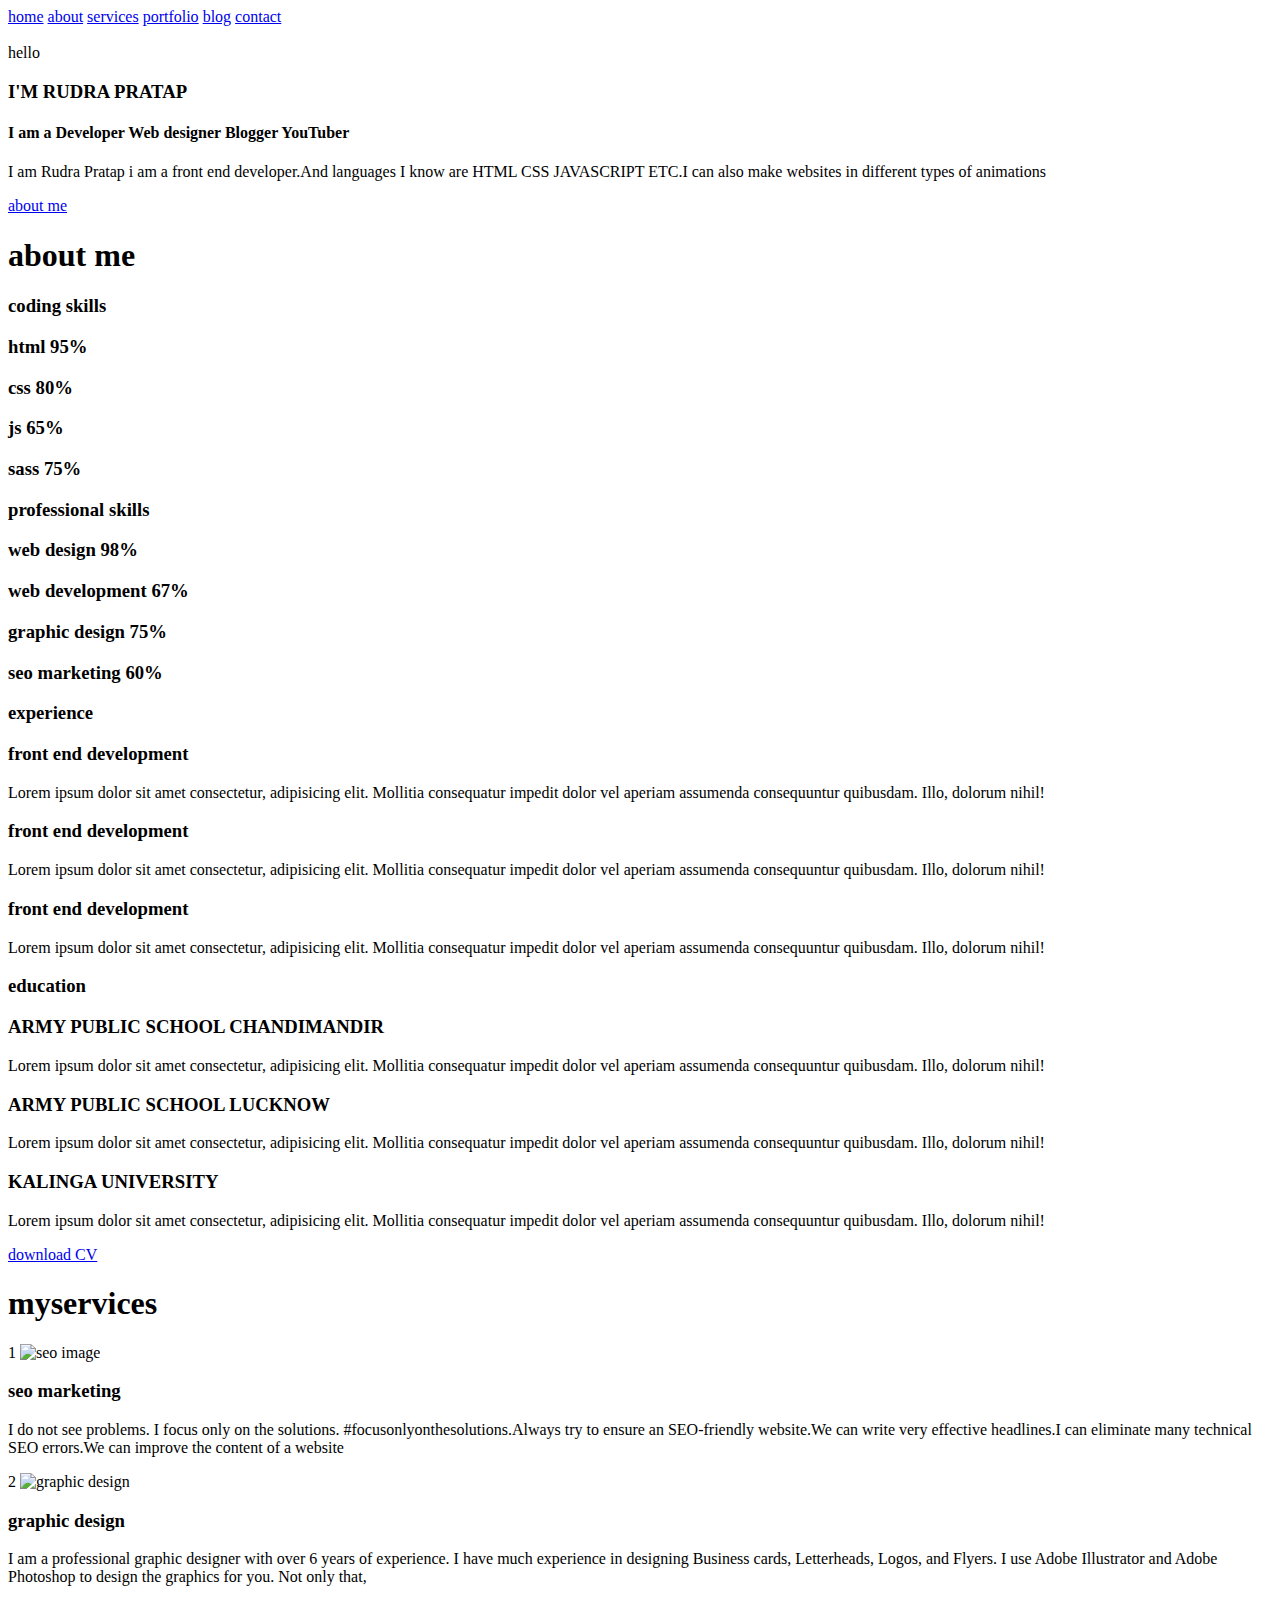
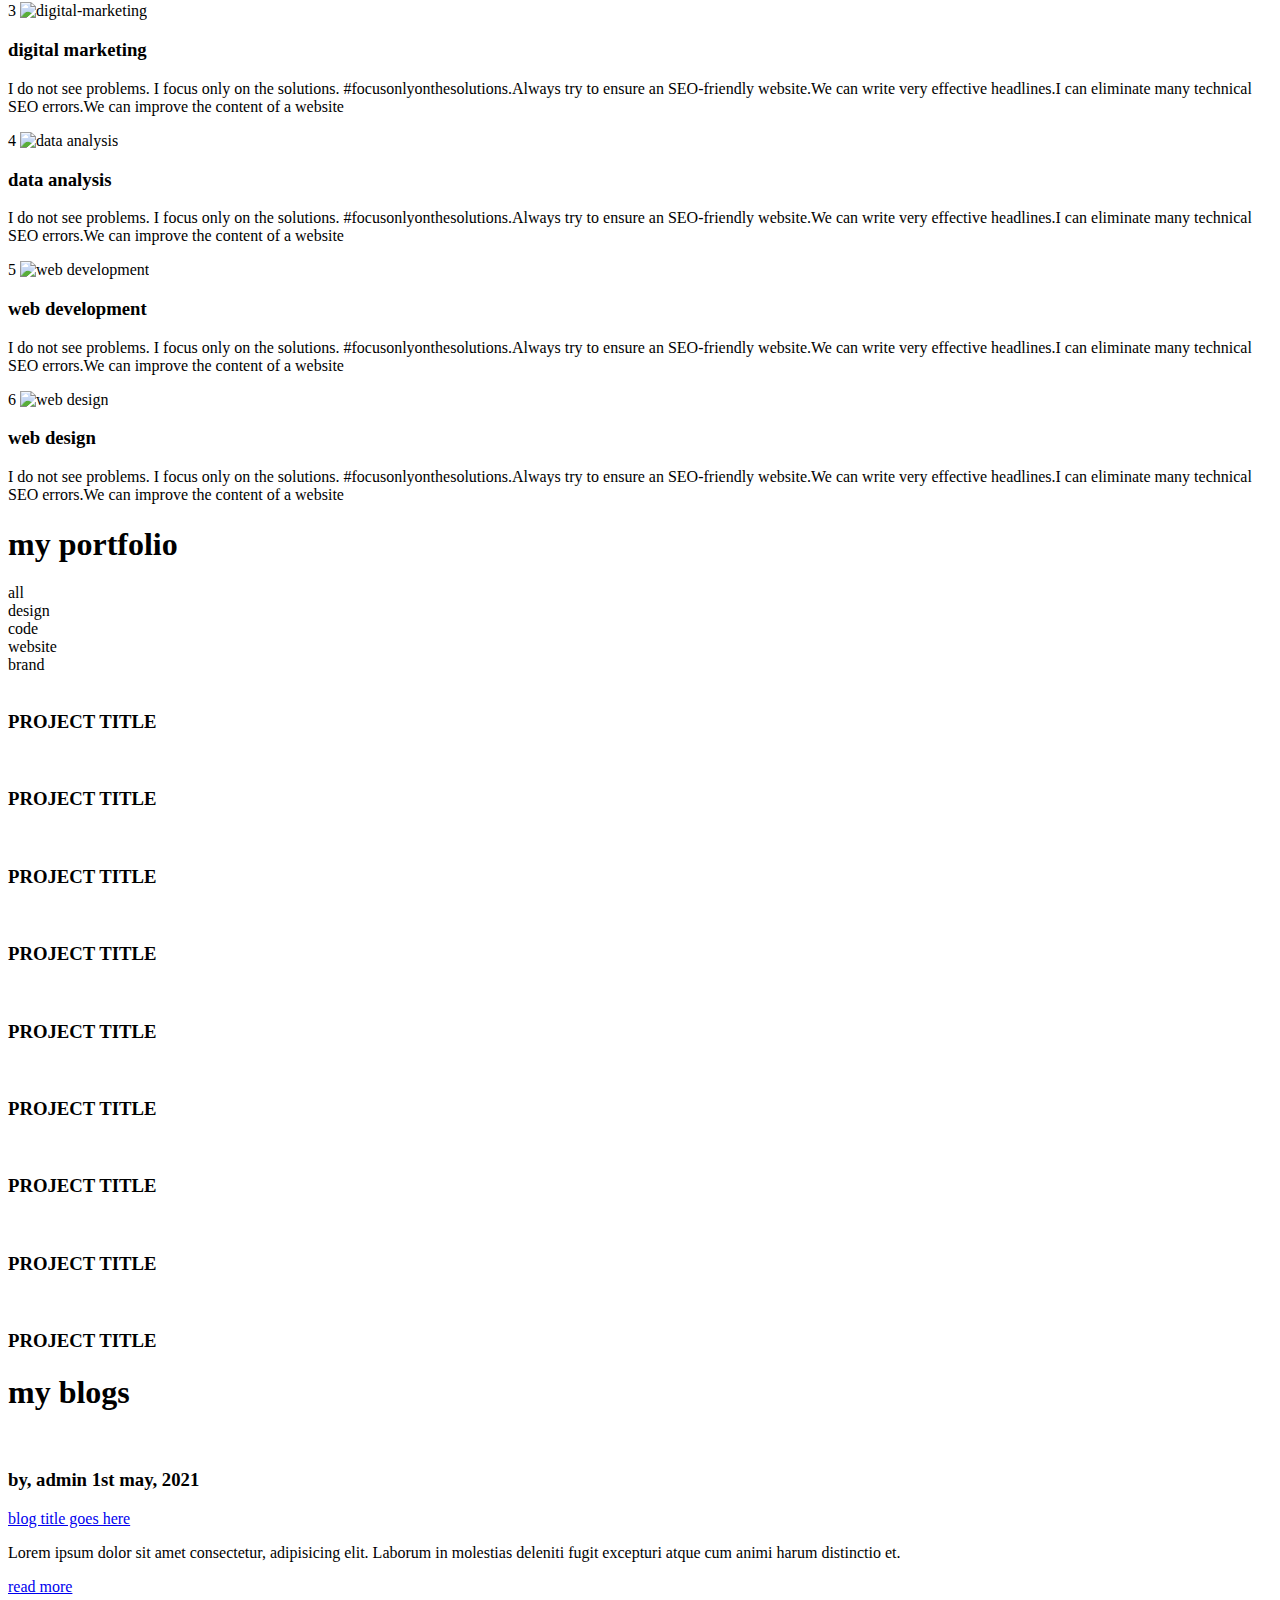
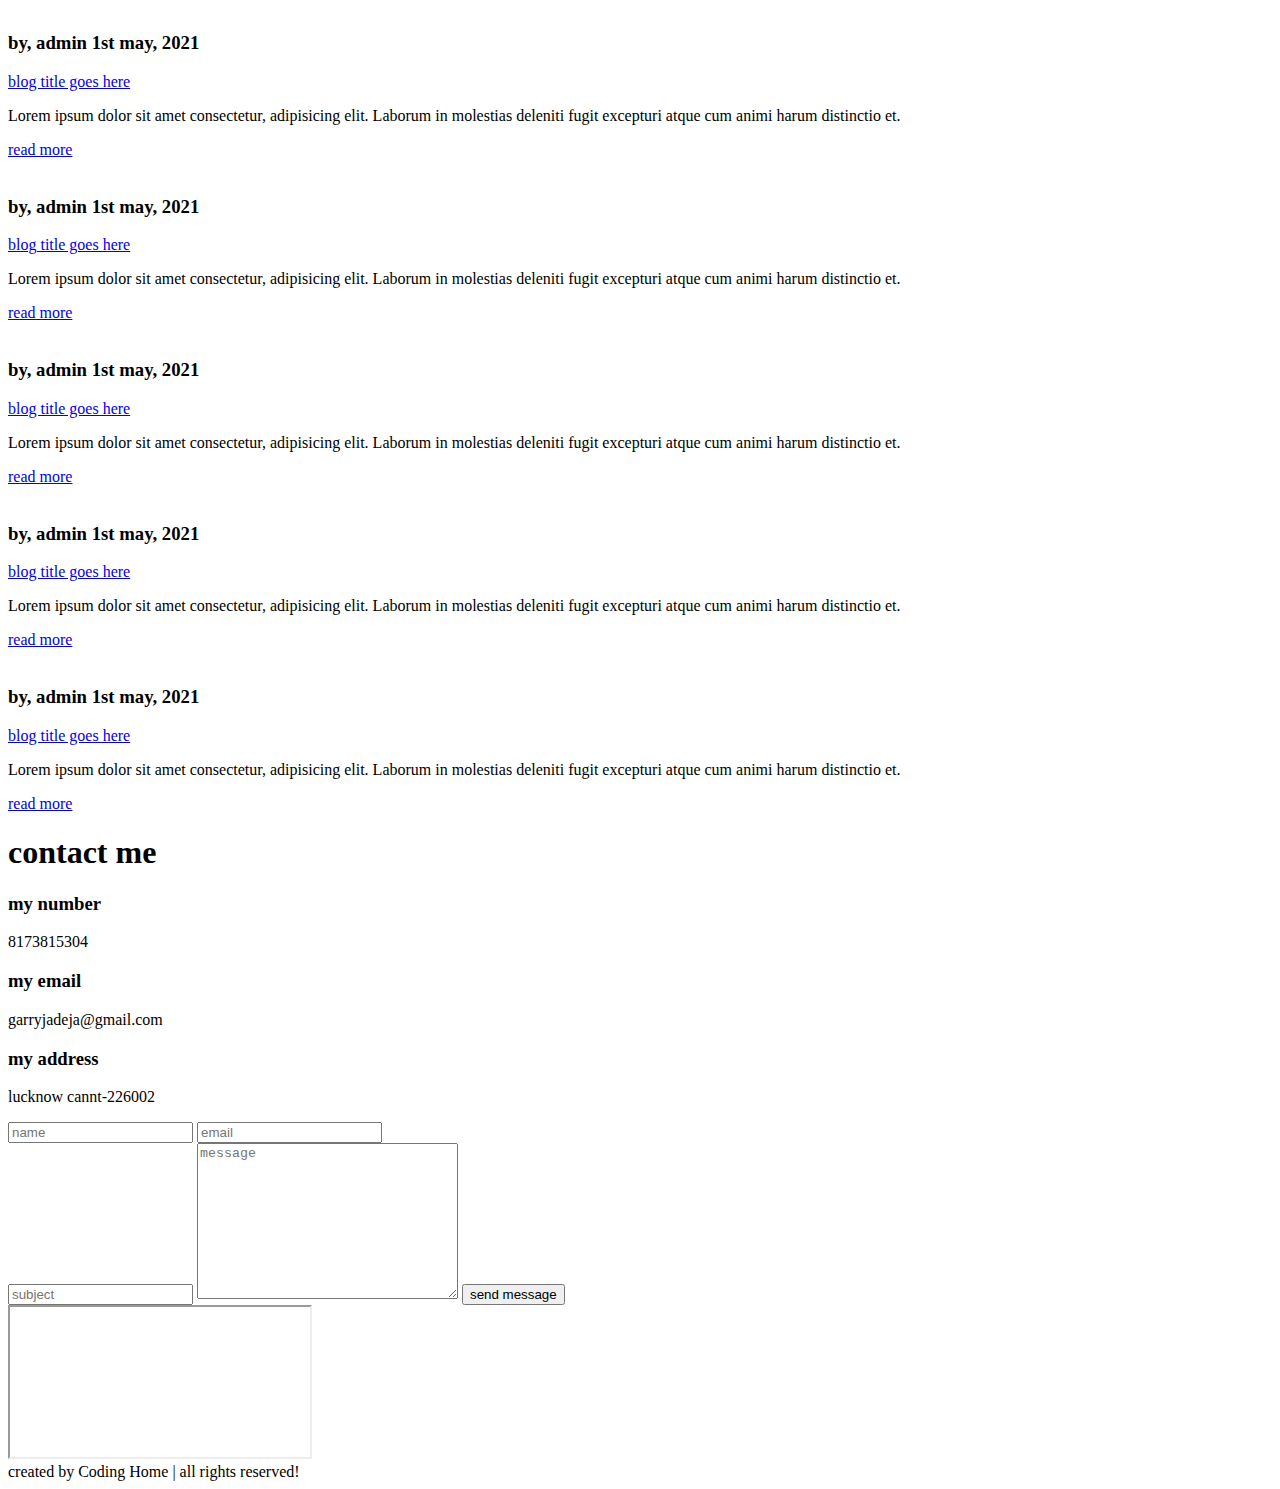
==== index.html @ e9309f3d "Create index.html" ====
<!DOCTYPE html>
<html lang="en">
<head>
    <meta charset="UTF-8">
    <meta http-equiv="X-UA-Compatible" content="IE=edge">
    <meta name="viewport" content="width=device-width, initial-scale=1.0">
    <title>Document</title>
    <!---font awsome cdn-->
    <link rel="stylesheet" href="https://cdnjs.cloudflare.com/ajax/libs/font-awesome/6.4.0/css/all.min.css" integrity="sha512-iecdLmaskl7CVkqkXNQ/ZH/XLlvWZOJyj7Yy7tcenmpD1ypASozpmT/E0iPtmFIB46ZmdtAc9eNBvH0H/ZpiBw==" crossorigin="anonymous" referrerpolicy="no-referrer" />
    <!----css stylesheet-->
    <link rel="stylesheet" href="rudraport.css">
</head>
<body>
    <!-- header section starts  -->

<header>

    <div id="menu" class="fas fa-bars"></div>

    <nav class="navbar">
        <a href="#home">home</a>
        <a href="#about">about</a>
        <a href="#services">services</a>
        <a href="#portfolio">portfolio</a>
        <a href="#blog">blog</a>
        <a href="#contact">contact</a>
    </nav>
    <div id="theme-toggler" class="fas fa-moon"></div>

</header>


<!-- home section starts  -->

<section class="home" id="home">

    <div class="image">
        <img src="profile.jpg" alt=""  width="400px">
    </div>

    <div class="content">
        <span class="hello">hello</span>
        <h3> I'M <span>RUDRA PRATAP</span> </h3>

        <h4>I am a <span class="type">
            <span>
                <span>Developer</span>
                <span>Web designer</span>
                <span>Blogger</span>
                <span>YouTuber</span>
            </span>
        </span></h4>
        
<p>I am Rudra Pratap i am a front end developer.And  languages  I know are HTML CSS JAVASCRIPT ETC.I can also make websites in different types of animations  </p>        
<a href="#about" class="btn">about me</a>
    </div>

</section>



<section class="about" id="about">

    <h1 class="heading"> about <span>me</span> </h1>

    <div class="row">

        <div class="box">
            <h3 class="title">coding skills</h3>
            <div class="progress">
                <h3> html <span>95%</span> </h3>
                <div class="bar"><span></span></div>
            </div>
            <div class="progress">
                <h3> css <span>80%</span> </h3>
                <div class="bar"><span></span></div>
            </div>
            <div class="progress">
                <h3> js <span>65%</span> </h3>
                <div class="bar"><span></span></div>
            </div>
            <div class="progress">
                <h3> sass <span>75%</span> </h3>
                <div class="bar"><span></span></div>
            </div>
        </div>

        <div class="box">
            <h3 class="title">professional skills</h3>
            <div class="progress">
                <h3> web design <span>98%</span> </h3>
                <div class="bar"><span></span></div>
            </div>
            <div class="progress">
                <h3> web development <span>67%</span> </h3>
                <div class="bar"><span></span></div>
            </div>
            <div class="progress">
                <h3> graphic design <span>75%</span> </h3>
                <div class="bar"><span></span></div>
            </div>
            <div class="progress">
                <h3> seo marketing <span>60%</span> </h3>
                <div class="bar"><span></span></div>
            </div>
        </div>

        <div class="box">
            <h3 class="title">experience</h3>
            <div class="exp-box">
                <h3>front end development</h3>
                <p>Lorem ipsum dolor sit amet consectetur, adipisicing elit. Mollitia consequatur impedit dolor vel aperiam assumenda consequuntur quibusdam. Illo, dolorum nihil!</p>
            </div>
            <div class="exp-box">
                <h3>front end development</h3>
                <p>Lorem ipsum dolor sit amet consectetur, adipisicing elit. Mollitia consequatur impedit dolor vel aperiam assumenda consequuntur quibusdam. Illo, dolorum nihil!</p>
            </div>
            <div class="exp-box">
                <h3>front end development</h3>
                <p>Lorem ipsum dolor sit amet consectetur, adipisicing elit. Mollitia consequatur impedit dolor vel aperiam assumenda consequuntur quibusdam. Illo, dolorum nihil!</p>
            </div>
        </div>

        <div class="box">
            <h3 class="title">education</h3>
            <div class="exp-box">
                <h3>ARMY PUBLIC SCHOOL CHANDIMANDIR</h3>
                <p>Lorem ipsum dolor sit amet consectetur, adipisicing elit. Mollitia consequatur impedit dolor vel aperiam assumenda consequuntur quibusdam. Illo, dolorum nihil!</p>
            </div>
            <div class="exp-box">
                <h3>ARMY PUBLIC SCHOOL LUCKNOW</h3>
                <p>Lorem ipsum dolor sit amet consectetur, adipisicing elit. Mollitia consequatur impedit dolor vel aperiam assumenda consequuntur quibusdam. Illo, dolorum nihil!</p>
            </div>
            <div class="exp-box">
                <h3>KALINGA UNIVERSITY</h3>
                <p>Lorem ipsum dolor sit amet consectetur, adipisicing elit. Mollitia consequatur impedit dolor vel aperiam assumenda consequuntur quibusdam. Illo, dolorum nihil!</p>
            </div>
        </div>

    </div>

    <div class="download">
        <a href="#" class="btn"> download CV </a>
    </div>

</section>

<!----------service section starts-->
<section class="services" id="services">
    <h1 class="heading"><span>my</span>services</h1>
    <div class="box-container">
        <div class="box">
            <span class="number">1</span>
            <img src="images/s1.png" alt="seo image">
            <h3>seo marketing</h3>
            <p>I do not see problems.  I focus only on the solutions. #focusonlyonthesolutions.Always try to ensure an SEO-friendly website.We can write very effective headlines.I can eliminate many technical SEO errors.We can improve the content of a website</p>
        </div>
        <div class="box">
            <span class="number">2</span>
            <img src="images/s2.png" alt="graphic design">
            <h3>graphic design</h3>
            <p>I am a professional graphic designer with over 6 years of experience. I have much experience in designing Business cards, Letterheads, Logos, and Flyers. I use Adobe Illustrator and Adobe Photoshop to design the graphics for you. Not only that,</p> 
        </div>
        <div class="box">
            <span class="number">3</span>
            <img src="images/s3.png" alt="digital-marketing">
            <h3>digital marketing</h3>
            <p>I do not see problems.  I focus only on the solutions. #focusonlyonthesolutions.Always try to ensure an SEO-friendly website.We can write very effective headlines.I can eliminate many technical SEO errors.We can improve the content of a website</p>

           
        </div>
        <div class="box">
            <span class="number">4</span>
            <img src="images/s4.png" alt="data analysis">
            <h3>data analysis</h3>
            <p>I do not see problems.  I focus only on the solutions. #focusonlyonthesolutions.Always try to ensure an SEO-friendly website.We can write very effective headlines.I can eliminate many technical SEO errors.We can improve the content of a website</p>
           </div>
            
           <div class="box">
            <span class="number">5</span>
            <img src="images/s5.png" alt="web development">
            <h3>web development</h3>
            <p>I do not see problems.  I focus only on the solutions. #focusonlyonthesolutions.Always try to ensure an SEO-friendly website.We can write very effective headlines.I can eliminate many technical SEO errors.We can improve the content of a website</p>


           </div>
           <div class="box">
            <span class="number">6</span>
            <img src="images/s6.png" alt="web design">
            <h3>web design</h3>
            <p>I do not see problems.  I focus only on the solutions. #focusonlyonthesolutions.Always try to ensure an SEO-friendly website.We can write very effective headlines.I can eliminate many technical SEO errors.We can improve the content of a website</p>
           </div>
    </div>
</section>

<!-------service section ends-->
<!---------portfolio sections starts-->

<section class="portfolio" id="portfolio">

    <h1 class="heading"> <span>my</span> portfolio </h1>

    <div class="button-container">
        <div class="btn" data-filter="all">all</div>
        <div class="btn" data-filter="design">design</div>
        <div class="btn" data-filter="code">code</div>
        <div class="btn" data-filter="website">website</div>
        <div class="btn" data-filter="brand">brand</div>
    </div>

    <div class="image-container">

        <div class="box design">
            <img src="images/img1.jpg" alt="">
            <div class="info">
                <h3>PROJECT TITLE</h3>
            </div>
        </div>

        <div class="box design">
            <img src="images/img2.jpg" alt="">
            <div class="info">
                <h3>PROJECT TITLE</h3>
            </div>
        </div>

        <div class="box design">
            <img src="images/img3.jpg" alt="">
            <div class="info">
                <h3>PROJECT TITLE</h3>
            </div>
        </div>

        <div class="box code">
            <img src="images/img4.jpg" alt="">
            <div class="info">
                <h3>PROJECT TITLE</h3>
            </div>
        </div>

        <div class="box code">
            <img src="images/img5.jpg" alt="">
            <div class="info">
                <h3>PROJECT TITLE</h3>
            </div>
        </div>

        <div class="box website">
            <img src="images/img6.jpg" alt="">
            <div class="info">
                <h3>PROJECT TITLE</h3>
            </div>
        </div>

        <div class="box brand">
            <img src="images/img7.jpg" alt="">
            <div class="info">
                <h3>PROJECT TITLE</h3>
            </div>
        </div>

        <div class="box brand">
            <img src="images/img8.jpg" alt="">
            <div class="info">
                <h3>PROJECT TITLE</h3>
            </div>
        </div>

        <div class="box brand">
            <img src="images/img9.jpg" alt="">
            <div class="info">
                <h3>PROJECT TITLE</h3>
            </div>
        </div>

    </div>
</section>

<!------blog section start-->

<section class="blog" id="blog">

    <h1 class="heading"> <span>my</span> blogs </h1>

    <div class="box-container">

        <div class="box">
            <img src="images/blog1.jpg" alt="">
            <div class="content">
                <h3 class="info"> <i class="fas fa-user"></i> by, admin <i class="fas fa-calendar"></i> 1st may, 2021 </h3>
                <a href="#" class="title"> blog title goes here </a>
                <p>Lorem ipsum dolor sit amet consectetur, adipisicing elit. Laborum in molestias deleniti fugit excepturi atque cum animi harum distinctio et.</p>
                <a href="#" class="btn">read more</a>
            </div>
        </div>

        <div class="box">
            <img src="images/blog2.jpg" alt="">
            <div class="content">
                <h3 class="info"> <i class="fas fa-user"></i> by, admin <i class="fas fa-calendar"></i> 1st may, 2021 </h3>
                <a href="#" class="title"> blog title goes here </a>
                <p>Lorem ipsum dolor sit amet consectetur, adipisicing elit. Laborum in molestias deleniti fugit excepturi atque cum animi harum distinctio et.</p>
                <a href="#" class="btn">read more</a>
            </div>
        </div>

        <div class="box">
            <img src="images/blog3.jpg" alt="">
            <div class="content">
                <h3 class="info"> <i class="fas fa-user"></i> by, admin <i class="fas fa-calendar"></i> 1st may, 2021 </h3>
                <a href="#" class="title"> blog title goes here </a>
                <p>Lorem ipsum dolor sit amet consectetur, adipisicing elit. Laborum in molestias deleniti fugit excepturi atque cum animi harum distinctio et.</p>
                <a href="#" class="btn">read more</a>
            </div>
        </div>

        <div class="box">
            <img src="images/blog4.jpg" alt="">
            <div class="content">
                <h3 class="info"> <i class="fas fa-user"></i> by, admin <i class="fas fa-calendar"></i> 1st may, 2021 </h3>
                <a href="#" class="title"> blog title goes here </a>
                <p>Lorem ipsum dolor sit amet consectetur, adipisicing elit. Laborum in molestias deleniti fugit excepturi atque cum animi harum distinctio et.</p>
                <a href="#" class="btn">read more</a>
            </div>
        </div>

        <div class="box">
            <img src="images/blog5.jpg" alt="">
            <div class="content">
                <h3 class="info"> <i class="fas fa-user"></i> by, admin <i class="fas fa-calendar"></i> 1st may, 2021 </h3>
                <a href="#" class="title"> blog title goes here </a>
                <p>Lorem ipsum dolor sit amet consectetur, adipisicing elit. Laborum in molestias deleniti fugit excepturi atque cum animi harum distinctio et.</p>
                <a href="#" class="btn">read more</a>
            </div>
        </div>

        <div class="box">
            <img src="images/blog6.jpg" alt="">
            <div class="content">
                <h3 class="info"> <i class="fas fa-user"></i> by, admin <i class="fas fa-calendar"></i> 1st may, 2021 </h3>
                <a href="#" class="title"> blog title goes here </a>
                <p>Lorem ipsum dolor sit amet consectetur, adipisicing elit. Laborum in molestias deleniti fugit excepturi atque cum animi harum distinctio et.</p>
                <a href="#" class="btn">read more</a>
            </div>
        </div>

    </div>

</section>

<!------contact section starts-->
<section class="contact" id="contact">
    <h1 class="heading">contact <span>me</span></h1>
    <div class="box-container">
        <div class="box">
            <i class="fas fa-phone"></i>
            <h3>my number</h3>
            <p>8173815304</p>   
        </div>
        <div class="box">
            <i class="fas fa-envelope"></i>
            <h3>my email</h3>
            <p>garryjadeja@gmail.com</p>
        </div>
        <div class="box">
            <i class="fas fa-map-marker-alt"></i>
            <h3>my address</h3>
            <p>lucknow cannt-226002</p>   
        </div>
    </div>
    <div class="row">
        <form action="">
            <div class="inputbox">
                <input type="text" placeholder="name">
                <input type="email" placeholder="email">
            </div>
            <input type="text" placeholder="subject">
            <textarea name="" id="" cols="30" rows="10" placeholder="message"></textarea>
             <button class="btn"> send message</button>
         </form>
        <iframe class="map" src="https://www.google.com/maps/embed?pb=!1m18!1m12!1m3!1d30153.788252261566!2d72.82321484621745!3d19.141690214227783!2m3!1f0!2f0!3f0!3m2!1i1024!2i768!4f13.1!3m3!1m2!1s0x3be7b63aceef0c69%3A0x2aa80cf2287dfa3b!2sJogeshwari%20West%2C%20Mumbai%2C%20Maharashtra%20400047!5e0!3m2!1sen!2sin!4v1617786516134!5m2!1sen!2sin" allowfullscreen="" loading="lazy"></iframe>

    </div>
</section>
<div class="footer">created by <span> Coding Home </span> | all rights reserved!</div>


<!-- jquery cdn link  -->
<script src="https://cdnjs.cloudflare.com/ajax/libs/jquery/3.6.0/jquery.min.js"></script>

<!-- custom js file link  -->
<script src="script.js"></script>


</body>
</html>
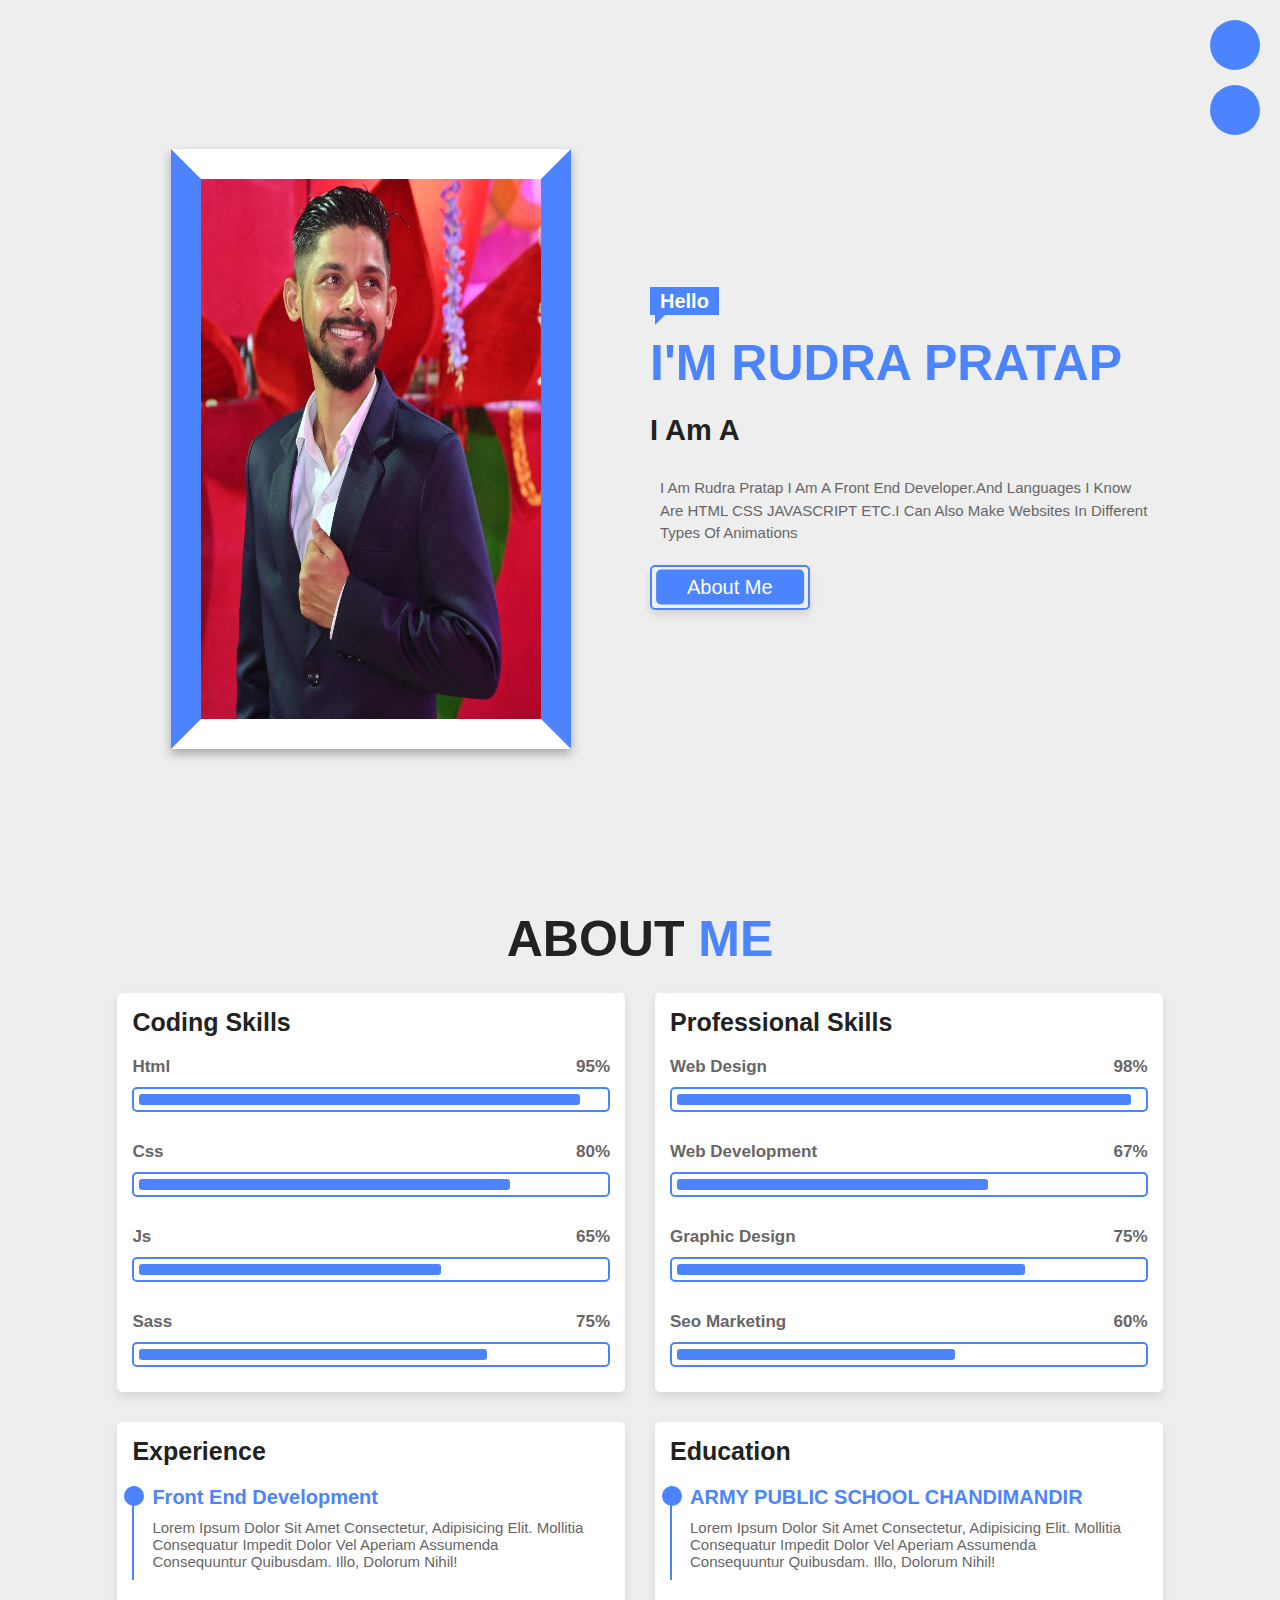
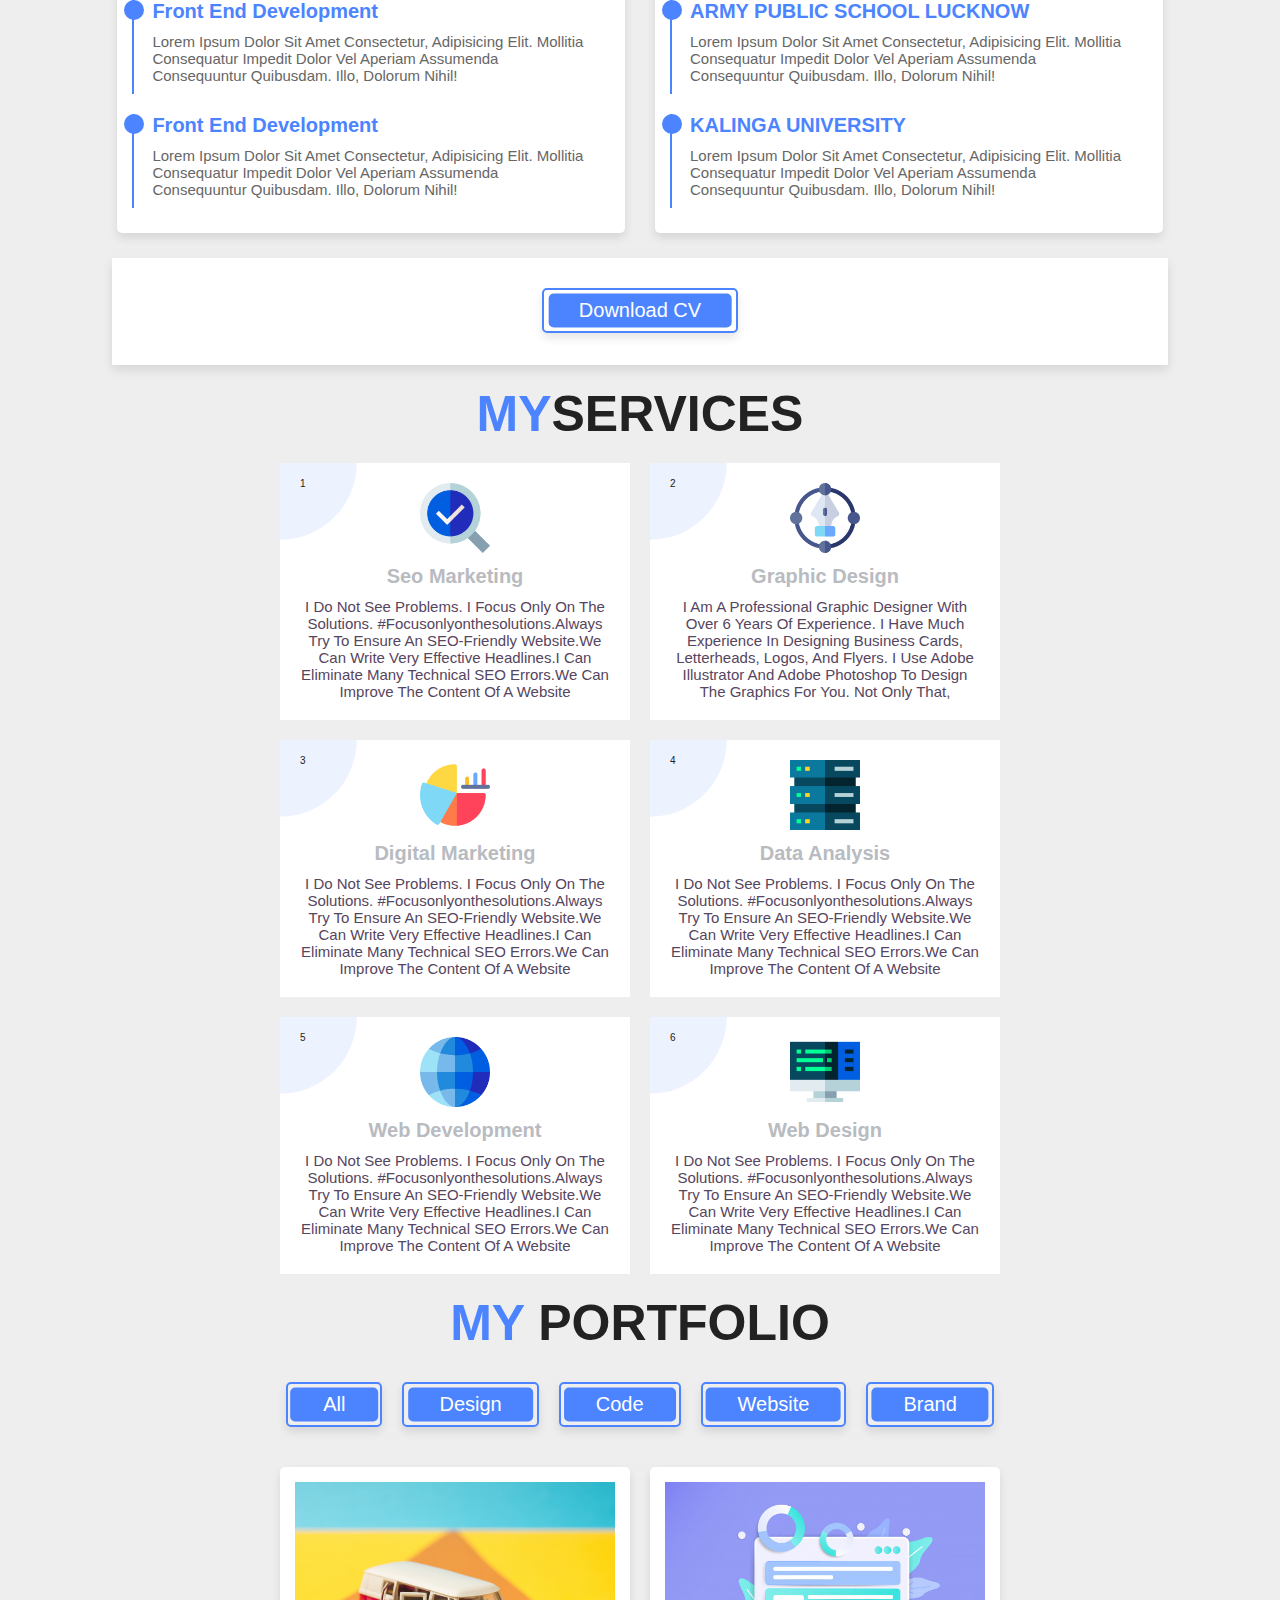
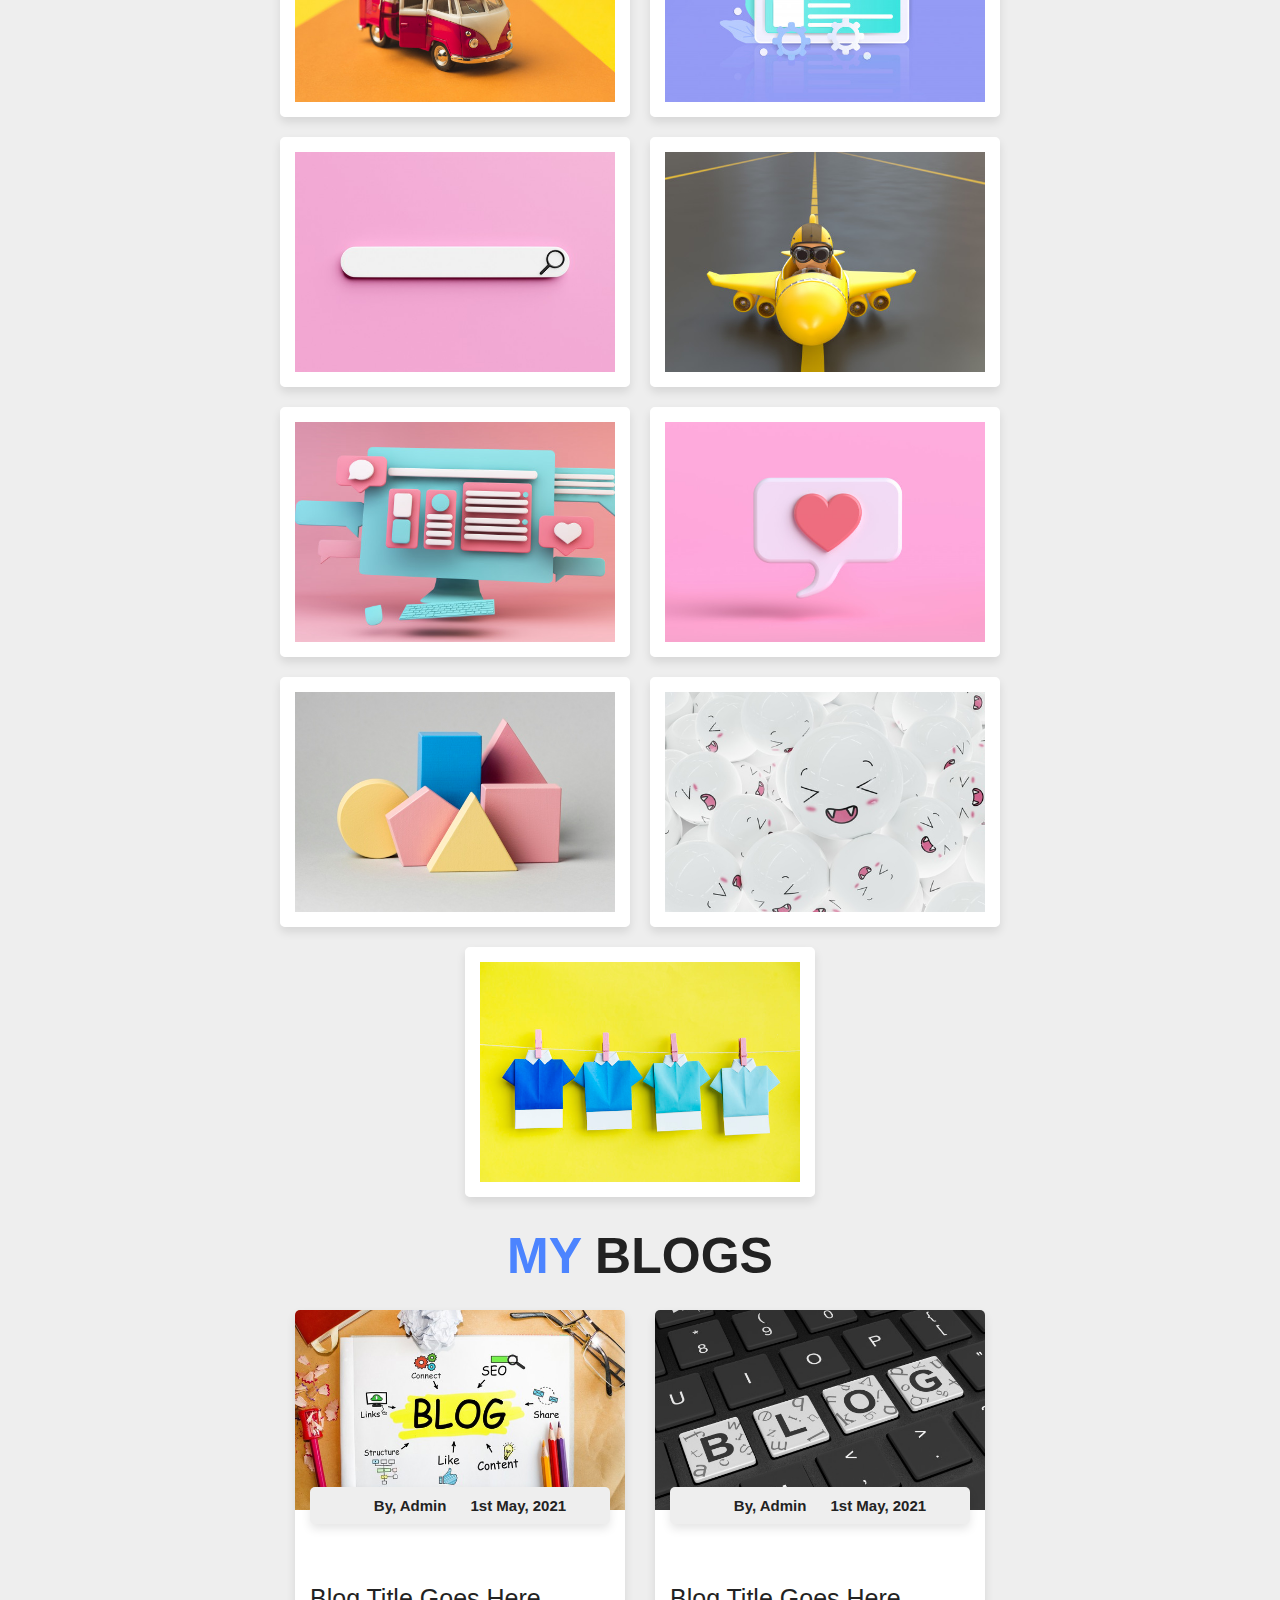
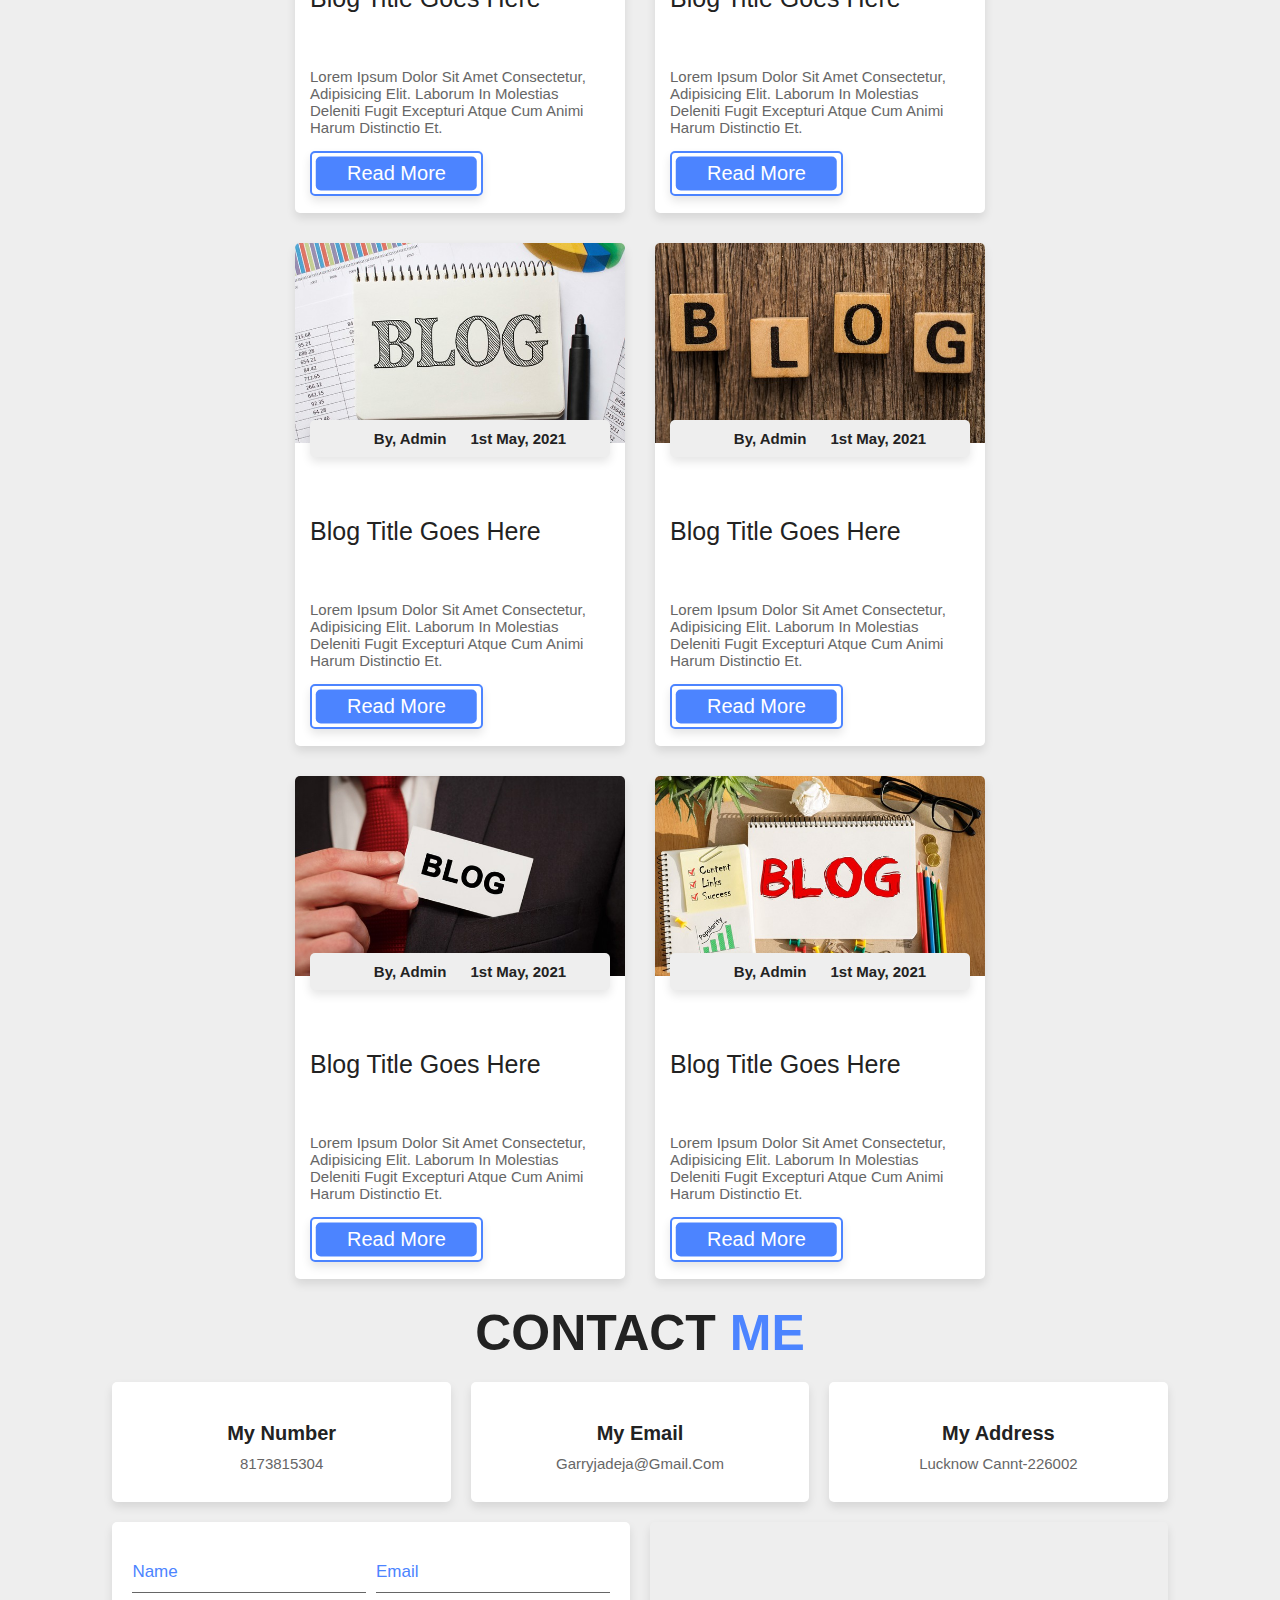
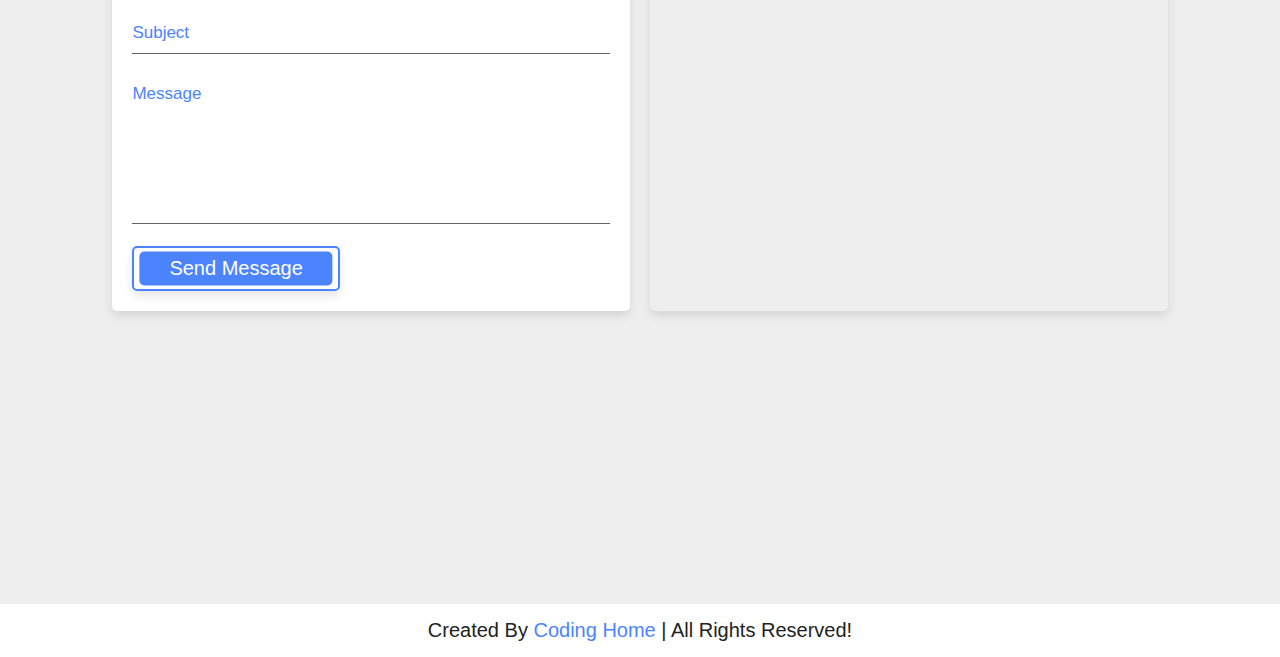
==== commit 692b5de3: "Update and rename rudraport.html to index.html" ====
--- a/index.html
+++ b/index.html
@@ -8,7 +8,7 @@
     <!---font awsome cdn-->
     <link rel="stylesheet" href="https://cdnjs.cloudflare.com/ajax/libs/font-awesome/6.4.0/css/all.min.css" integrity="sha512-iecdLmaskl7CVkqkXNQ/ZH/XLlvWZOJyj7Yy7tcenmpD1ypASozpmT/E0iPtmFIB46ZmdtAc9eNBvH0H/ZpiBw==" crossorigin="anonymous" referrerpolicy="no-referrer" />
     <!----css stylesheet-->
-    <link rel="stylesheet" href="rudraport.css">
+    <link rel="stylesheet" href="style.css">
 </head>
 <body>
     <!-- header section starts  -->
@@ -151,19 +151,19 @@
     <div class="box-container">
         <div class="box">
             <span class="number">1</span>
-            <img src="images/s1.png" alt="seo image">
+            <img src="s1.png" alt="seo image">
             <h3>seo marketing</h3>
             <p>I do not see problems.  I focus only on the solutions. #focusonlyonthesolutions.Always try to ensure an SEO-friendly website.We can write very effective headlines.I can eliminate many technical SEO errors.We can improve the content of a website</p>
         </div>
         <div class="box">
             <span class="number">2</span>
-            <img src="images/s2.png" alt="graphic design">
+            <img src="s2.png" alt="graphic design">
             <h3>graphic design</h3>
             <p>I am a professional graphic designer with over 6 years of experience. I have much experience in designing Business cards, Letterheads, Logos, and Flyers. I use Adobe Illustrator and Adobe Photoshop to design the graphics for you. Not only that,</p> 
         </div>
         <div class="box">
             <span class="number">3</span>
-            <img src="images/s3.png" alt="digital-marketing">
+            <img src="s3.png" alt="digital-marketing">
             <h3>digital marketing</h3>
             <p>I do not see problems.  I focus only on the solutions. #focusonlyonthesolutions.Always try to ensure an SEO-friendly website.We can write very effective headlines.I can eliminate many technical SEO errors.We can improve the content of a website</p>
 
@@ -171,14 +171,14 @@
         </div>
         <div class="box">
             <span class="number">4</span>
-            <img src="images/s4.png" alt="data analysis">
+            <img src="s4.png" alt="data analysis">
             <h3>data analysis</h3>
             <p>I do not see problems.  I focus only on the solutions. #focusonlyonthesolutions.Always try to ensure an SEO-friendly website.We can write very effective headlines.I can eliminate many technical SEO errors.We can improve the content of a website</p>
            </div>
             
            <div class="box">
             <span class="number">5</span>
-            <img src="images/s5.png" alt="web development">
+            <img src="s5.png" alt="web development">
             <h3>web development</h3>
             <p>I do not see problems.  I focus only on the solutions. #focusonlyonthesolutions.Always try to ensure an SEO-friendly website.We can write very effective headlines.I can eliminate many technical SEO errors.We can improve the content of a website</p>
 
@@ -186,7 +186,7 @@
            </div>
            <div class="box">
             <span class="number">6</span>
-            <img src="images/s6.png" alt="web design">
+            <img src="s6.png" alt="web design">
             <h3>web design</h3>
             <p>I do not see problems.  I focus only on the solutions. #focusonlyonthesolutions.Always try to ensure an SEO-friendly website.We can write very effective headlines.I can eliminate many technical SEO errors.We can improve the content of a website</p>
            </div>
@@ -211,63 +211,63 @@
     <div class="image-container">
 
         <div class="box design">
-            <img src="images/img1.jpg" alt="">
+            <img src="img1.jpg" alt="">
             <div class="info">
                 <h3>PROJECT TITLE</h3>
             </div>
         </div>
 
         <div class="box design">
-            <img src="images/img2.jpg" alt="">
+            <img src="img2.jpg" alt="">
             <div class="info">
                 <h3>PROJECT TITLE</h3>
             </div>
         </div>
 
         <div class="box design">
-            <img src="images/img3.jpg" alt="">
+            <img src="img3.jpg" alt="">
             <div class="info">
                 <h3>PROJECT TITLE</h3>
             </div>
         </div>
 
         <div class="box code">
-            <img src="images/img4.jpg" alt="">
+            <img src="img4.jpg" alt="">
             <div class="info">
                 <h3>PROJECT TITLE</h3>
             </div>
         </div>
 
         <div class="box code">
-            <img src="images/img5.jpg" alt="">
+            <img src="img5.jpg" alt="">
             <div class="info">
                 <h3>PROJECT TITLE</h3>
             </div>
         </div>
 
         <div class="box website">
-            <img src="images/img6.jpg" alt="">
+            <img src="img6.jpg" alt="">
             <div class="info">
                 <h3>PROJECT TITLE</h3>
             </div>
         </div>
 
         <div class="box brand">
-            <img src="images/img7.jpg" alt="">
+            <img src="img7.jpg" alt="">
             <div class="info">
                 <h3>PROJECT TITLE</h3>
             </div>
         </div>
 
         <div class="box brand">
-            <img src="images/img8.jpg" alt="">
+            <img src="img8.jpg" alt="">
             <div class="info">
                 <h3>PROJECT TITLE</h3>
             </div>
         </div>
 
         <div class="box brand">
-            <img src="images/img9.jpg" alt="">
+            <img src="img9.jpg" alt="">
             <div class="info">
                 <h3>PROJECT TITLE</h3>
             </div>
@@ -285,57 +285,57 @@
     <div class="box-container">
 
         <div class="box">
-            <img src="images/blog1.jpg" alt="">
-            <div class="content">
-                <h3 class="info"> <i class="fas fa-user"></i> by, admin <i class="fas fa-calendar"></i> 1st may, 2021 </h3>
-                <a href="#" class="title"> blog title goes here </a>
-                <p>Lorem ipsum dolor sit amet consectetur, adipisicing elit. Laborum in molestias deleniti fugit excepturi atque cum animi harum distinctio et.</p>
-                <a href="#" class="btn">read more</a>
-            </div>
-        </div>
-
-        <div class="box">
-            <img src="images/blog2.jpg" alt="">
-            <div class="content">
-                <h3 class="info"> <i class="fas fa-user"></i> by, admin <i class="fas fa-calendar"></i> 1st may, 2021 </h3>
-                <a href="#" class="title"> blog title goes here </a>
-                <p>Lorem ipsum dolor sit amet consectetur, adipisicing elit. Laborum in molestias deleniti fugit excepturi atque cum animi harum distinctio et.</p>
-                <a href="#" class="btn">read more</a>
-            </div>
-        </div>
-
-        <div class="box">
-            <img src="images/blog3.jpg" alt="">
-            <div class="content">
-                <h3 class="info"> <i class="fas fa-user"></i> by, admin <i class="fas fa-calendar"></i> 1st may, 2021 </h3>
-                <a href="#" class="title"> blog title goes here </a>
-                <p>Lorem ipsum dolor sit amet consectetur, adipisicing elit. Laborum in molestias deleniti fugit excepturi atque cum animi harum distinctio et.</p>
-                <a href="#" class="btn">read more</a>
-            </div>
-        </div>
-
-        <div class="box">
-            <img src="images/blog4.jpg" alt="">
-            <div class="content">
-                <h3 class="info"> <i class="fas fa-user"></i> by, admin <i class="fas fa-calendar"></i> 1st may, 2021 </h3>
-                <a href="#" class="title"> blog title goes here </a>
-                <p>Lorem ipsum dolor sit amet consectetur, adipisicing elit. Laborum in molestias deleniti fugit excepturi atque cum animi harum distinctio et.</p>
-                <a href="#" class="btn">read more</a>
-            </div>
-        </div>
-
-        <div class="box">
-            <img src="images/blog5.jpg" alt="">
-            <div class="content">
-                <h3 class="info"> <i class="fas fa-user"></i> by, admin <i class="fas fa-calendar"></i> 1st may, 2021 </h3>
-                <a href="#" class="title"> blog title goes here </a>
-                <p>Lorem ipsum dolor sit amet consectetur, adipisicing elit. Laborum in molestias deleniti fugit excepturi atque cum animi harum distinctio et.</p>
-                <a href="#" class="btn">read more</a>
-            </div>
-        </div>
-
-        <div class="box">
-            <img src="images/blog6.jpg" alt="">
+            <img src="blog1.jpg" alt="">
+            <div class="content">
+                <h3 class="info"> <i class="fas fa-user"></i> by, admin <i class="fas fa-calendar"></i> 1st may, 2021 </h3>
+                <a href="#" class="title"> blog title goes here </a>
+                <p>Lorem ipsum dolor sit amet consectetur, adipisicing elit. Laborum in molestias deleniti fugit excepturi atque cum animi harum distinctio et.</p>
+                <a href="#" class="btn">read more</a>
+            </div>
+        </div>
+
+        <div class="box">
+            <img src="blog2.jpg" alt="">
+            <div class="content">
+                <h3 class="info"> <i class="fas fa-user"></i> by, admin <i class="fas fa-calendar"></i> 1st may, 2021 </h3>
+                <a href="#" class="title"> blog title goes here </a>
+                <p>Lorem ipsum dolor sit amet consectetur, adipisicing elit. Laborum in molestias deleniti fugit excepturi atque cum animi harum distinctio et.</p>
+                <a href="#" class="btn">read more</a>
+            </div>
+        </div>
+
+        <div class="box">
+            <img src="blog3.jpg" alt="">
+            <div class="content">
+                <h3 class="info"> <i class="fas fa-user"></i> by, admin <i class="fas fa-calendar"></i> 1st may, 2021 </h3>
+                <a href="#" class="title"> blog title goes here </a>
+                <p>Lorem ipsum dolor sit amet consectetur, adipisicing elit. Laborum in molestias deleniti fugit excepturi atque cum animi harum distinctio et.</p>
+                <a href="#" class="btn">read more</a>
+            </div>
+        </div>
+
+        <div class="box">
+            <img src="blog4.jpg" alt="">
+            <div class="content">
+                <h3 class="info"> <i class="fas fa-user"></i> by, admin <i class="fas fa-calendar"></i> 1st may, 2021 </h3>
+                <a href="#" class="title"> blog title goes here </a>
+                <p>Lorem ipsum dolor sit amet consectetur, adipisicing elit. Laborum in molestias deleniti fugit excepturi atque cum animi harum distinctio et.</p>
+                <a href="#" class="btn">read more</a>
+            </div>
+        </div>
+
+        <div class="box">
+            <img src="blog5.jpg" alt="">
+            <div class="content">
+                <h3 class="info"> <i class="fas fa-user"></i> by, admin <i class="fas fa-calendar"></i> 1st may, 2021 </h3>
+                <a href="#" class="title"> blog title goes here </a>
+                <p>Lorem ipsum dolor sit amet consectetur, adipisicing elit. Laborum in molestias deleniti fugit excepturi atque cum animi harum distinctio et.</p>
+                <a href="#" class="btn">read more</a>
+            </div>
+        </div>
+
+        <div class="box">
+            <img src="blog6.jpg" alt="">
             <div class="content">
                 <h3 class="info"> <i class="fas fa-user"></i> by, admin <i class="fas fa-calendar"></i> 1st may, 2021 </h3>
                 <a href="#" class="title"> blog title goes here </a>
--- a/style.css
+++ b/style.css
@@ -0,0 +1,721 @@
+:root{
+    --main-color:#4C84FF;
+    --primary-bg-color:#fff;
+    --secondary-bg-color:#eee;
+    --primary-text-color:#222;
+    --secondary-text-color:#666;
+}
+
+@import url('https://fonts.googleapis.com/css2?family=Roboto:wght@100;300;400&display=swap');
+*{
+font-family: 'roboto',sans-serif;
+margin: 0; padding: 0;
+box-sizing: border-box;
+text-transform: capitalize;
+outline: none;
+border: none;
+text-decoration: none;
+transition: all .3s cubic-bezier(.38,1.15,.7,1.12);
+}
+
+::selection{background-color: var(--main-color);}
+
+html{font-size: 62.5%;
+   }
+     
+html::-webkit-scrollbar {width: 1.3rem;} 
+html::-webkit-scrollbar-track{background-color: var(--secondary-bg-color);}
+html::-webkit-scrollbar-thumb{background-color: var(--main-color);}
+
+body{background: var(--secondary-bg-color);}
+
+.body.dark-theme{
+    --primary-bg-color:#252C48;
+    --secondary-bg-color:#171C32;
+    --primary-text-color:#fff;
+    --secondary-text-color:#eee;
+}
+
+section{min-height: 100vh;
+        padding: 1rem;
+        padding: 0 8%;
+}
+
+.btn{
+    display: inline-block;
+    padding: .9rem 3.5rem;
+    font-size: 2rem;
+    background: none;
+    color: #fff;
+    box-shadow: 0 .5rem 1rem rgba(0, 0, 0, .1);
+    border-radius: .5rem;
+    margin-top: 1rem;
+    z-index: 0;
+    position: relative;
+    overflow: hidden;
+    border: .2rem solid var(--main-color);
+}
+
+.btn::before{
+    content: '';
+    position: absolute;
+    top: 50%; left: 50%;
+    transform: translate(-50%,-50%);
+    background: var(--main-color);
+    border-radius: .5rem;
+    height: 85%;
+    width: 95%;
+    z-index: -1;
+    transition: .2s;
+}
+
+.btn:hover:before{
+    top: 100%;
+    transform: translate(-50%,100%);
+
+}
+
+.btn:hover{
+    color: var(--primary-text-color);
+}
+
+.heading{
+     font-size: 5rem;
+     color: var(--primary-text-color);
+     text-align: center;
+     padding: 1rem;
+     text-transform: uppercase;
+}
+
+.heading span{
+    color: var(--main-color);
+    text-transform: uppercase;
+}
+
+
+#menu{
+   font-size: 2rem;
+   background: var(--main-color);
+   color: #fff;
+   border-radius: 5rem;
+   height: 5rem;
+   width: 5rem;
+   text-align: center;
+   line-height: 5rem;
+   position: fixed;
+   top: 2rem;
+   right: 2rem;
+   z-index: 1000;
+   cursor: pointer;
+}
+
+#menu.fa-times{transform: rotate(-180deg);}
+ 
+.navbar{
+    position: fixed;
+    top: 2rem;
+    right: 2.5rem;
+    padding: 1.1rem 2rem;
+    padding-right: 4rem;
+    z-index: 999;
+    border: .2rem solid var(--main-color);
+    border-radius: 1000px;
+    background: var(--main-color);
+    transform-origin: top right;
+    transform: scale(0);
+    opacity: 0;
+}
+
+
+.navbar.nav-toggle{
+    opacity: 1;
+    transform: scale(1);
+}
+
+.navbar a{
+    font-size:2rem;
+    padding: 0.3rem;
+    padding-right: 1rem;
+    color: var(--primary-text-color);
+}
+
+@media(max-width: 799px){
+  .navbar a{display: block;
+   font-size: 2rem;
+   padding: 1rem;
+   padding-right: 7rem;
+}
+}
+
+.navbar a:hover{
+    color: var(--main-color);
+    transform: translateX(1rem);
+}
+
+
+
+.home{
+    display: flex;
+    align-items: center;
+    justify-content: center;
+    flex-wrap:wrap;
+}
+
+.home .image{
+    flex: 1 1 40rem;
+    padding: 1rem;
+    text-align: center;
+}
+
+.home .image img{
+    height: 60rem;
+    box-shadow: 0 .5rem 1rem rgba(0, 0,0,.3);
+    border-top: 3rem solid var(--primary-bg-color);
+    border-bottom: 3rem solid var(--primary-bg-color);
+    border-right: 3rem solid var(--main-color);
+    border-left: 3rem solid var(--main-color);
+
+}
+
+.home .content{
+    flex: 1 1 40rem;
+    padding: 1rem;
+    
+}
+
+.home .content .hello{
+    background: var(--main-color);
+    color: #fff;
+    font-size: 20px;
+    font-weight: 600;
+    padding: 3px 10px;
+    position: relative;
+    line-height: 26px;
+}
+
+.home .content .hello::after {
+    position: absolute;
+    content: '';
+    bottom: -10px;
+    left: 5px;  
+    width: 0;
+    height: 0;
+    border-top: 0px solid transparent;
+    border-left: 10px solid #4C84FF;
+    border-bottom: 10px solid transparent;
+}
+
+.home .content h3{
+  font-size: 5rem;
+  color: var(--main-color);
+  margin-top: 20px;
+}
+
+
+.home .contact h3 span{
+    color: var(--main-color);
+}
+
+.type {
+    display: inline-block;
+    vertical-align: bottom;
+}
+
+h4{
+    font-size: 29px;
+    margin-top: 20px;
+    margin-bottom: 20px;
+    color: var(--primary-text-color);
+}
+
+.type > span {
+    color: #0da6cc;
+    display:grid;
+    overflow: hidden;
+    height:1.2em;
+  }
+
+.type span span {
+    width:0%;
+    max-width:max-content;
+    overflow: hidden;
+    height:inherit;
+    word-break:break-all;
+    animation:
+      c 0.5s infinite steps(1),
+      t 2s linear infinite alternate,
+      m 16s steps(4) infinite;
+  }
+
+.type span span:before{
+    content: '';
+    display: inline-block;
+}
+
+@keyframes t{
+    90%,100% {width:100%}
+  }
+ 
+   
+  @keyframes c{
+    0%,100%{box-shadow: 5px 0 0 #0000;
+    }
+    50% {
+        box-shadow: 5px 0 0 white;
+    }
+  }
+  
+  @keyframes m{
+    100% {transform:translateY(-400%)}
+  }
+
+
+.home .content p{padding: 1rem;
+     color: var(--secondary-text-color);
+     font-size: 1.5rem;
+     line-height: 1.5;
+    font-family: sans-serif;}
+
+.about .row{
+    display: flex;
+    align-items: center;
+    justify-content: center;
+    flex-wrap: wrap;
+}
+
+.about .row .box{
+    flex: 1 1 40rem;
+    background-color: var(--primary-bg-color);
+    border-radius: .5rem;
+    box-shadow: 0 .5rem 1rem rgba(0, 0, 0, .1);
+    padding: .5rem 1.5rem;
+    margin: 1.5rem;
+}
+
+.about .row .box .title{
+    color: var(--primary-text-color);
+    font-size: 2.5rem;
+    padding: 1rem 0;
+}
+
+.about .row .box .progress{
+    padding: 1rem 0;
+}
+
+
+.about .row .box .progress h3{
+        font-size: 1.7rem;
+        color: var(--secondary-text-color);
+        display: flex;
+        justify-content: space-between;
+}
+
+.about .row .box .progress .bar{
+    height: 2.5rem;
+    border-radius: .5rem;
+    border: .2rem solid var(--main-color);
+    padding: .5rem;
+    margin: 1rem 0;
+}
+
+
+.about .row .box .progress .bar span{
+    height: 100%;
+    border-radius: .3rem;
+    background-color: var(--main-color);
+    display: block;
+}
+
+.about .row .box:nth-child(1) .progress:nth-child(2) .bar span{
+    width: 95%;
+}
+
+.about .row .box:nth-child(1) .progress:nth-child(3) .bar span{
+    width: 80%;    
+}
+
+.about .row .box:nth-child(1) .progress:nth-child(4)  .bar span{
+    width: 65%;
+}
+.about .row .box:nth-child(1) .progress:nth-child(5)   .bar span{
+    width: 75%;
+}
+
+.about .row .box:nth-child(2) .progress:nth-child(2)   .bar span{
+    width: 98%;
+}
+
+.about .row  .box:nth-child(2) .progress:nth-child(3)    .bar span{
+    width: 67%;
+}
+
+.about .row .box:nth-child(2)  .progress:nth-child(4)  .bar span{
+    width: 75%;
+}
+
+.about .row .box:nth-child(2)  .progress:nth-child(5)  .bar span{
+    width: 60%;
+}
+
+
+.about .row .box .exp-box{
+padding: 0 1.8rem;
+margin-top: 1rem;
+margin-bottom:2rem ;
+border-left: .2rem solid var(--main-color);
+position: relative;
+}
+
+.about .row .box .exp-box h3{
+    color: var(--main-color);
+    font-size: 2rem;
+}
+
+.about .row .box .exp-box p{
+   color: var(--secondary-text-color);
+   font-size: 1.5rem;
+   padding: 1rem 0;
+}
+
+.about .row .box .exp-box::before{
+    position: absolute;
+    content: '';
+     top: 0;
+     left: -1rem;
+     border-radius: 50%;
+     height: 2rem;
+     width: 2rem;
+     background: var(--main-color);
+
+}
+
+.about .download{
+    background: var(--primary-bg-color);
+    text-align: center;
+    padding: 2rem;
+    padding-bottom: 3rem;
+    box-shadow: 0 .5rem 1rem rgba(0, 0, 0, .1);
+    margin: 1rem;
+}
+
+.services .box-container{
+    display: flex;
+    align-items: center;
+    justify-content: center;
+    flex-wrap: wrap;
+}
+
+.services .box-container .box{
+   background: var(--primary-bg-color);
+   padding: 1rem;   
+   margin: 1rem;
+   width: 35rem;
+   text-align: center;
+   position: relative;
+   z-index: 0;
+}
+
+.services .box-container .box .number{
+    position: absolute;
+    top: 1.5rem;
+    left: 2rem;
+    color: var(--primary-text-color);
+}
+
+.services .box-container .box img{
+    width: 7rem;
+    height: 7rem;
+    margin: 1rem;
+}
+ .services .box-container .box h3{
+    font-size: 2rem;
+    color: #b8bbbf;
+ }
+
+ .services .box-container .box p{
+    font-size: 1.5rem;
+    color: #56455e;
+    padding: 1rem;
+ }
+
+.services .box-container .box::before{
+    content: '';
+    position: absolute;
+    top: 0;
+    left: 0;
+    height: 100%;
+    width: 100%;
+    background: var(--main-color);
+    z-index: -1;
+    clip-path: circle(25% at 0 0);
+    opacity: .1;
+    transition: .3s;
+}
+
+.services .box-container .box:hover::before{
+    clip-path: circle(100%);
+}
+
+
+.portfolio .button-container{
+    display: flex;
+    align-items: center;
+    justify-content: center;
+    flex-wrap: wrap;
+    padding: 1rem 0 ;
+}
+
+.portfolio .button-container .btn{
+    margin: 1rem;
+    cursor: pointer;
+}
+.portfolio .image-container{
+    display: flex;
+    align-items: center;
+    justify-content: center;
+    flex-wrap: wrap;
+    padding: 1rem 0;
+}
+
+.portfolio .image-container .box{
+    width: 35rem;
+    margin: 1rem;
+    border-radius: .5rem;
+    box-shadow: 0 .5rem 1rem rgba(0, 0, 0, .1);
+    overflow: hidden  ;
+    height: 25rem;
+    position: relative;
+    border: 1.5rem solid var(--primary-bg-color);
+    cursor: pointer;
+}
+
+.portfolio .image-container .box img{
+    height: 100%;
+     width: 100%;
+     object-fit: cover;
+}
+
+.portfolio .image-container .box .info{
+    position: absolute;
+    top: 0;
+    left: 0;
+    height: 100%;
+    width: 100%;
+    background: var(--primary-bg-color);
+    display: flex;
+    align-items: center;
+    justify-content: center;
+    flex-wrap: wrap;
+    opacity: .9 ;
+    transform: scale(0);
+}
+
+.portfolio .image-container .box:hover .info{
+    transform: scale(1);
+}
+.portfolio .image-container .box .info h3{
+    font-size: 2.5rem;
+    color: var(--primary-text-color);
+}  
+
+/* blog section starts here */
+
+
+.blog .box-container{
+    display: flex;
+    align-items: center;
+    justify-content: center;
+    flex-wrap: wrap;
+}
+
+
+.blog .box-container .box{
+    width: 33rem;
+    box-shadow: 0 .5rem 1rem rgba(0, 0, 0, .1);
+    border-radius: .5rem;
+    margin: 1.5rem;
+    background: var(--primary-bg-color);
+    overflow: hidden;
+}
+
+
+.blog .box-container .box img{
+    width: 100%;
+    height: 20rem;
+    object-fit: cover;
+}
+
+.blog .box-container .box .content{
+    padding: 1.5rem;
+}
+
+.blog .box-container .box .content .info{
+   position: relative;
+   background: var(--secondary-bg-color);
+   color: var(--primary-text-color);
+   box-shadow: 0 .5rem 1rem rgba(0, 0, 0, .1);
+   border-radius: .5rem;
+   font-size: 1.5rem;
+   padding: 1rem;
+   text-align: center;
+   margin-top: -4rem;
+   margin-bottom:1rem ;
+}
+
+.blog .box-container .box .content .info i{
+    color: var(--main-color);
+    padding: 0 1rem;
+}
+.blog .box-container .box .content .title{
+    color: var(--primary-text-color);
+    display: block;
+    font-size: 2.5rem;
+    padding: 5rem 0;
+}
+.blog .box-container .box .content .title:hover{
+    text-decoration: underline;
+    color: var(--main-color);
+}
+
+.blog .box-container  .box .content p{
+    color: var(--secondary-text-color);
+    padding: .5rem 0;
+    font-size: 1.5rem;
+}
+
+.contact .row{
+    display: flex;
+    justify-content: center;
+    flex-wrap: wrap;
+}
+
+.contact .row form{
+    flex: 1 1 40rem;
+    background: var(--primary-bg-color);
+    padding: 2rem;
+    margin: 1rem;
+    box-shadow: 0 .5rem 1rem rgba(0, 0, 0, .1);
+    border-radius: .5rem;
+}
+
+.contact .row .map{
+    flex: 1 1 40rem;
+    margin: 1rem;
+    box-shadow: 0 .5rem 1rem rgba(0, 0, 0, .1);
+    border-radius: .5rem;
+    padding: 1rem;
+}
+
+.contact .row form .inputbox{
+    display: flex;
+    justify-content: space-between;
+    flex-wrap: wrap;
+}
+.contact .row form input,.contact .row form textarea{
+padding: 1rem 0;
+margin: 1rem 0;
+font-size: 1.7rem;
+border-bottom: .1rem solid var(--secondary-text-color);
+text-transform: none;
+background: none;
+color: var(--main-color);
+width: 100%;
+}
+
+.contact .row form  input::placeholder, .contact .row form textarea::placeholder{
+    text-transform: capitalize;
+    color: var(--main-color);
+}
+
+.contact .row form input:focus, .contact .row form textarea:focus{
+    border-color: violet;
+}
+
+.contact .row form .inputbox input{
+    width: 49%;
+}
+
+.contact .row form textarea{
+    height: 15rem;
+    resize: none ;
+}
+
+.contact .row form .btn{
+    cursor: pointer;
+}
+
+.contact .box-container{
+ display: flex;    
+ justify-content: space-between;
+ flex-wrap: wrap;
+ align-items: center;
+}
+
+.contact .box-container .box{
+    flex: 1 1 30rem;
+    margin: 1rem;
+    padding: 3rem 1rem;
+    background: var(--primary-bg-color);
+    box-shadow: 0 .5rem 1rem rgba(0, 0, 0, .1);
+    border-radius: .5rem;
+    text-align: center;
+}
+
+.contact .box-container .box i{
+    height: 6rem;
+    width:6rem;
+    line-height: 6rem;
+    border-radius: 50%;
+    font-size: 3rem;
+    background:var(--secondary-bg-color);
+    color:var(--main-color);
+}
+
+
+
+
+
+.contact .box-container .box h3{
+    color: var(--primary-text-color);
+    padding: 1rem 0;
+    font-size: 2rem;
+}
+.contact .box-container .box p{
+    font-size: 1.5rem;
+    color: var(--secondary-text-color);
+}
+
+.footer{
+    text-align: center;
+    padding: 1.5rem 1rem;
+    font-size: 2rem;
+    color: var(--primary-text-color);
+    background: var(--primary-bg-color);
+    margin-top: 1rem;
+}
+
+.footer span{
+    color: var(--main-color);
+}
+
+
+
+#theme-toggler{
+    position: fixed;
+    top: 8.5rem;
+    right: 2rem;
+    z-index: 998;
+       height: 5rem;
+       width: 5rem;
+       line-height: 5rem;
+       text-align: center;
+       font-size: 2rem;
+       background: var(--main-color);
+       color: #fff;
+       cursor: pointer;
+       border-radius: 5rem; 
+}
+
+#theme-toggler.fa-sun{
+    transform:rotate(-180deg);
+}
